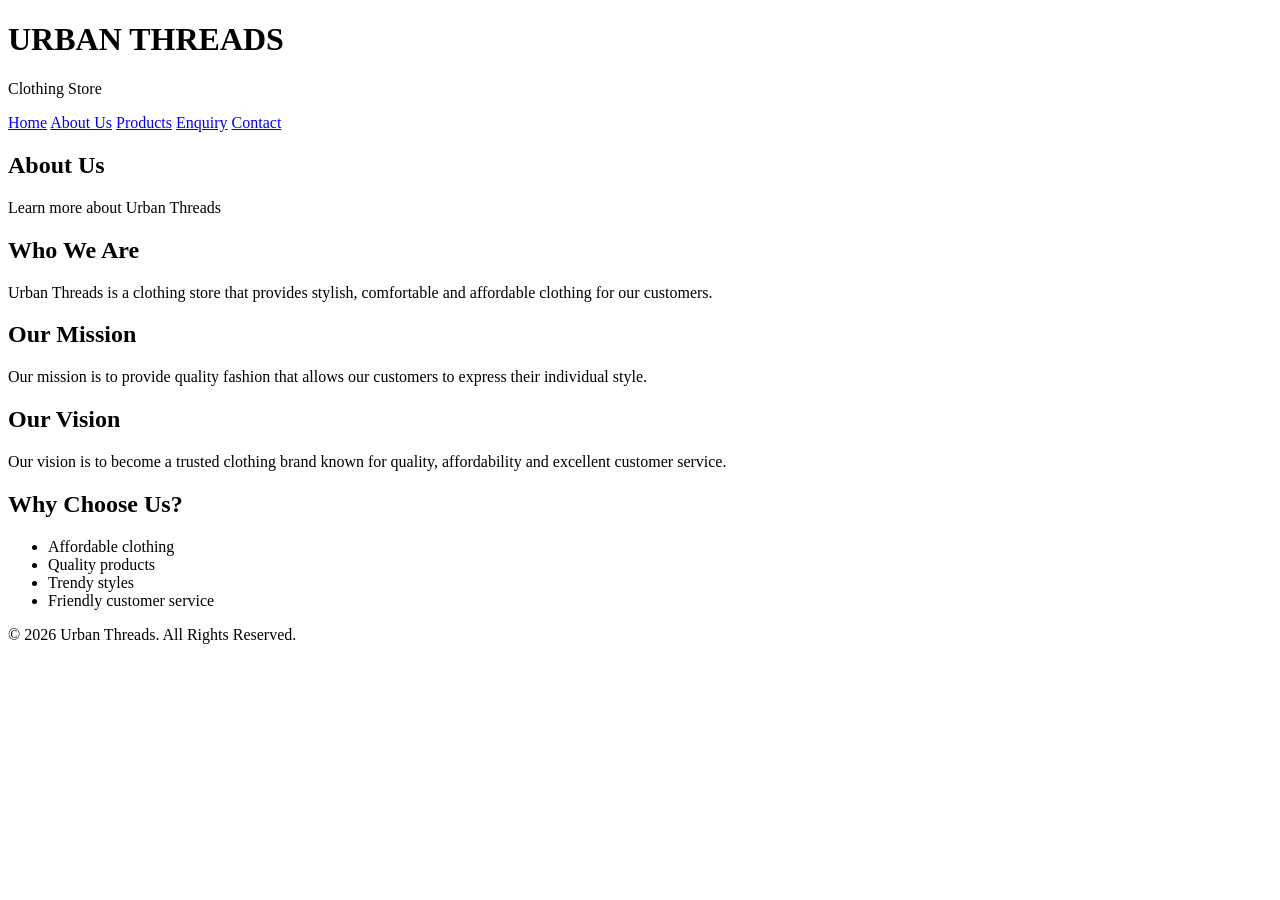
==== about.html @ f887c6ae "Added the about us page" ====
<!DOCTYPE html>
<html lang="en">
<head>
    <meta charset="UTF-8">
    <meta name="viewport" content="width=device-width, initial-scale=1.0">
    <title>Urban Threads - About Us</title>
    <link rel="stylesheet" href="style.css">
</head>

<body>

<header>
    <h1>URBAN THREADS</h1>
    <p>Clothing Store</p>

    <nav>
        <a href="index.html">Home</a>
        <a href="about.html">About Us</a>
        <a href="products.html">Products</a>
        <a href="enquiry.html">Enquiry</a>
        <a href="contact.html">Contact</a>
    </nav>
</header>

<section class="page-heading">
    <h2>About Us</h2>
    <p>Learn more about Urban Threads</p>
</section>

<section class="content">
    <h2>Who We Are</h2>

    <p>
        Urban Threads is a clothing store that provides stylish,
        comfortable and affordable clothing for our customers.
    </p>

    <h2>Our Mission</h2>

    <p>
        Our mission is to provide quality fashion that allows
        our customers to express their individual style.
    </p>

    <h2>Our Vision</h2>

    <p>
        Our vision is to become a trusted clothing brand known
        for quality, affordability and excellent customer service.
    </p>

    <h2>Why Choose Us?</h2>

    <ul>
        <li>Affordable clothing</li>
        <li>Quality products</li>
        <li>Trendy styles</li>
        <li>Friendly customer service</li>
    </ul>
</section>

<footer>
    <p>&copy; 2026 Urban Threads. All Rights Reserved.</p>
</footer>

</body>
</html>
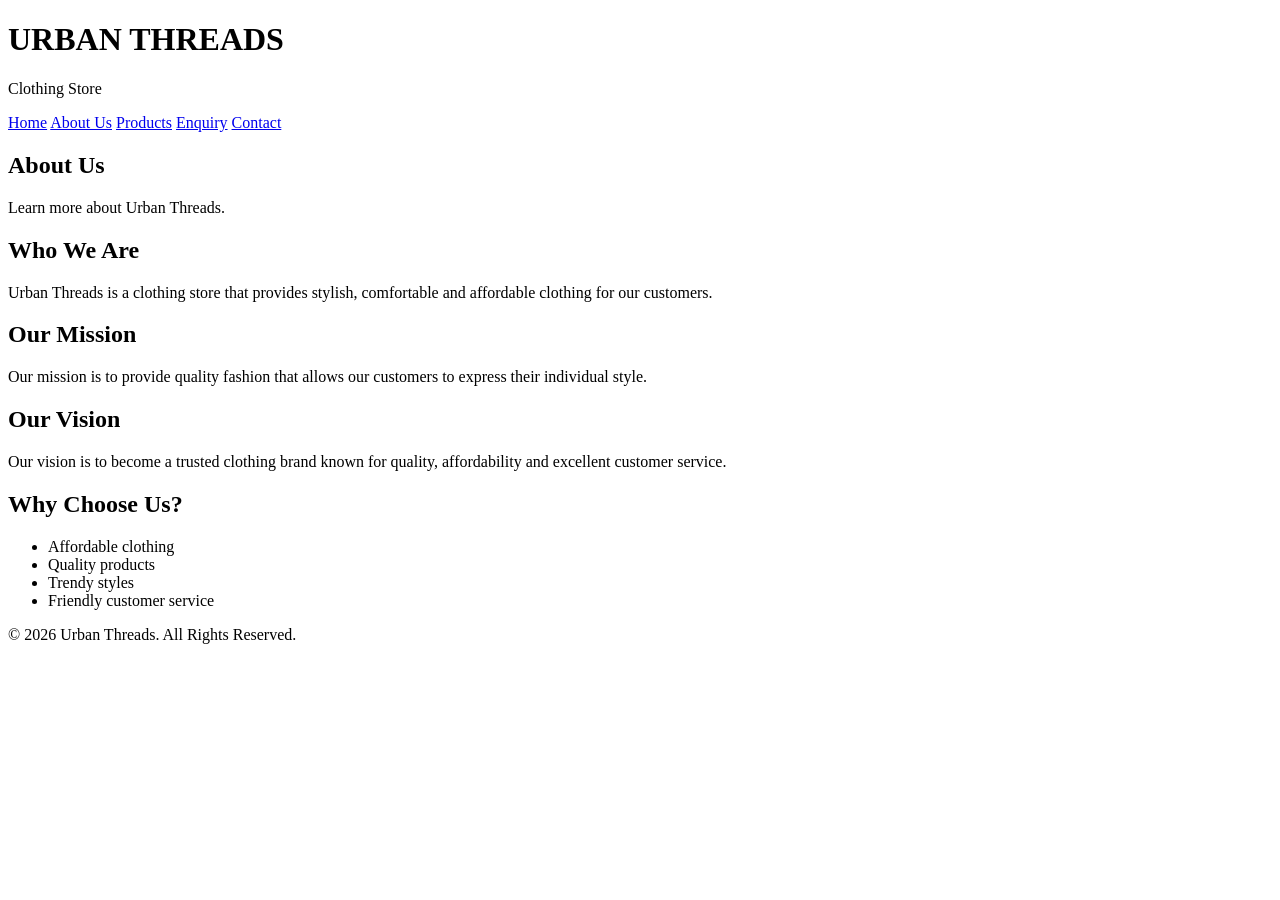
==== commit 3f219600: "Update about.html" ====
--- a/about.html
+++ b/about.html
@@ -1,67 +1,110 @@
 <!DOCTYPE html>
+
 <html lang="en">
+
 <head>
+
     <meta charset="UTF-8">
+
+    <!-- Responsive viewport -->
     <meta name="viewport" content="width=device-width, initial-scale=1.0">
+
     <title>Urban Threads - About Us</title>
-    <link rel="stylesheet" href="style.css">
+
+    <!-- External stylesheet -->
+    <link rel="styleSheet" href="./CSS/style.css"/>
+   
+
 </head>
 
 <body>
 
-<header>
-    <h1>URBAN THREADS</h1>
-    <p>Clothing Store</p>
+    <!-- Header -->
+    <header>
 
-    <nav>
-        <a href="index.html">Home</a>
-        <a href="about.html">About Us</a>
-        <a href="products.html">Products</a>
-        <a href="enquiry.html">Enquiry</a>
-        <a href="contact.html">Contact</a>
-    </nav>
-</header>
+        <h1>URBAN THREADS</h1>
 
-<section class="page-heading">
-    <h2>About Us</h2>
-    <p>Learn more about Urban Threads</p>
-</section>
+        <p>Clothing Store</p>
 
-<section class="content">
-    <h2>Who We Are</h2>
+        <!-- Navigation -->
+        <nav>
 
-    <p>
-        Urban Threads is a clothing store that provides stylish,
-        comfortable and affordable clothing for our customers.
-    </p>
+            <a href="index.html">Home</a>
 
-    <h2>Our Mission</h2>
+            <a href="about.html" class="active">About Us</a>
 
-    <p>
-        Our mission is to provide quality fashion that allows
-        our customers to express their individual style.
-    </p>
+            <a href="products.html">Products</a>
 
-    <h2>Our Vision</h2>
+            <a href="enquiry.html">Enquiry</a>
 
-    <p>
-        Our vision is to become a trusted clothing brand known
-        for quality, affordability and excellent customer service.
-    </p>
+            <a href="contact.html">Contact</a>
 
-    <h2>Why Choose Us?</h2>
+        </nav>
 
-    <ul>
-        <li>Affordable clothing</li>
-        <li>Quality products</li>
-        <li>Trendy styles</li>
-        <li>Friendly customer service</li>
-    </ul>
-</section>
+    </header>
 
-<footer>
-    <p>&copy; 2026 Urban Threads. All Rights Reserved.</p>
-</footer>
+
+    <!-- Page heading -->
+    <section class="page-heading">
+
+        <h2>About Us</h2>
+
+        <p>Learn more about Urban Threads.</p>
+
+    </section>
+
+
+    <!-- Main page content -->
+    <section class="content">
+
+        <h2>Who We Are</h2>
+
+        <p>
+            Urban Threads is a clothing store that provides stylish,
+            comfortable and affordable clothing for our customers.
+        </p>
+
+
+        <h2>Our Mission</h2>
+
+        <p>
+            Our mission is to provide quality fashion that allows
+            our customers to express their individual style.
+        </p>
+
+
+        <h2>Our Vision</h2>
+
+        <p>
+            Our vision is to become a trusted clothing brand known
+            for quality, affordability and excellent customer service.
+        </p>
+
+
+        <h2>Why Choose Us?</h2>
+
+        <ul>
+
+            <li>Affordable clothing</li>
+
+            <li>Quality products</li>
+
+            <li>Trendy styles</li>
+
+            <li>Friendly customer service</li>
+
+        </ul>
+
+    </section>
+
+
+    <!-- Footer -->
+    <footer>
+
+        <p>&copy; 2026 Urban Threads. All Rights Reserved.</p>
+
+    </footer>
 
 </body>
-</html>+
+</html>
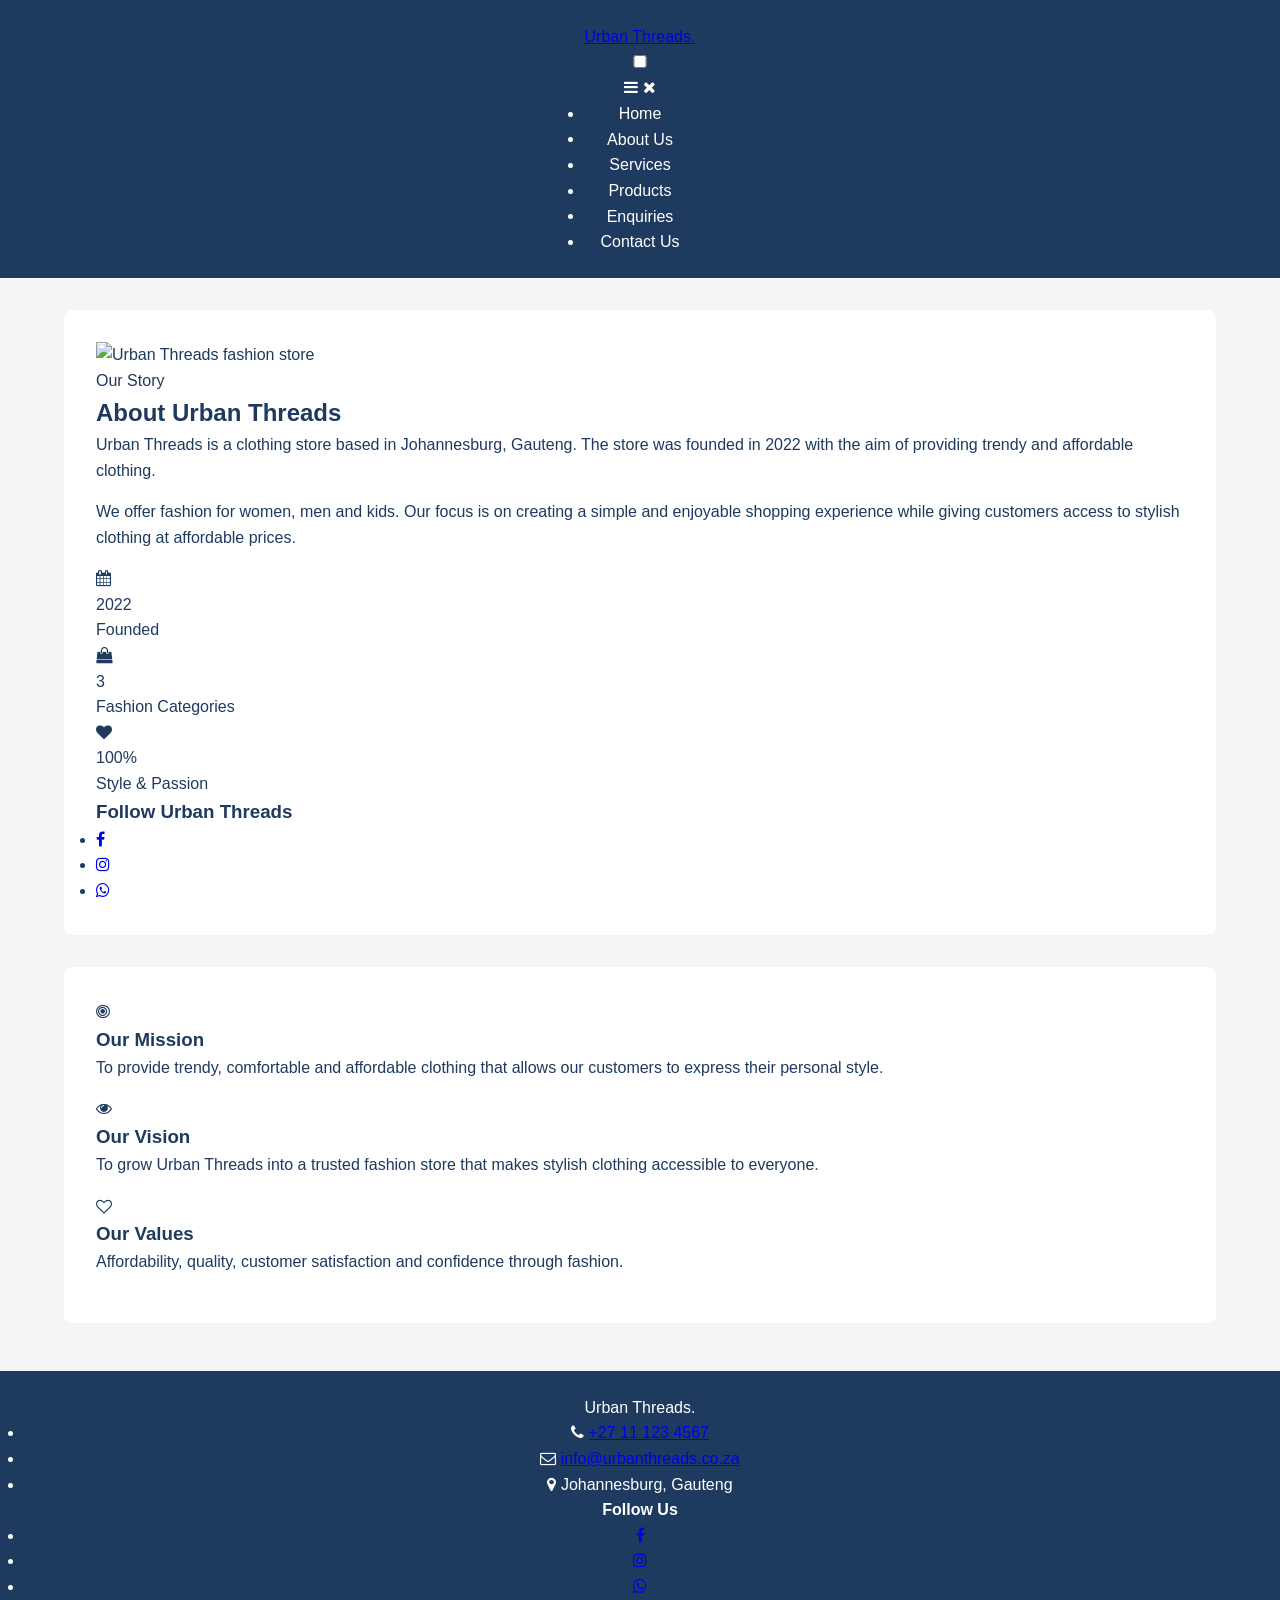
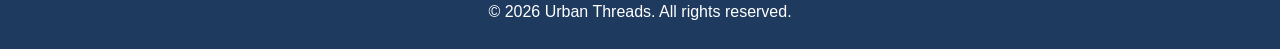
==== commit 82458b5a: "Update about.html" ====
--- a/about.html
+++ b/about.html
@@ -1,108 +1,375 @@
 <!DOCTYPE html>
-
 <html lang="en">
 
 <head>
 
+    <!-- PAGE INFORMATION -->
     <meta charset="UTF-8">
-
-    <!-- Responsive viewport -->
-    <meta name="viewport" content="width=device-width, initial-scale=1.0">
-
-    <title>Urban Threads - About Us</title>
-
-    <!-- External stylesheet -->
-    <link rel="styleSheet" href="./CSS/style.css"/>
-   
+    <meta name="viewport"
+        content="width=device-width, initial-scale=1.0">
+
+    <title>About Us | Urban Threads</title>
+
+    <!-- FONT AWESOME -->
+    <link rel="stylesheet"
+        href="https://cdnjs.cloudflare.com/ajax/libs/font-awesome/4.7.0/css/font-awesome.min.css">
+
+    <!-- EXTERNAL CSS -->
+    <link rel="stylesheet" href="css/style.css">
 
 </head>
 
 <body>
 
-    <!-- Header -->
-    <header>
-
-        <h1>URBAN THREADS</h1>
-
-        <p>Clothing Store</p>
-
-        <!-- Navigation -->
-        <nav>
-
-            <a href="index.html">Home</a>
-
-            <a href="about.html" class="active">About Us</a>
-
-            <a href="products.html">Products</a>
-
-            <a href="enquiry.html">Enquiry</a>
-
-            <a href="contact.html">Contact</a>
-
-        </nav>
+    <!-- ========================================
+         HEADER AND NAVIGATION
+    ======================================== -->
+    <header class="site-header">
+
+        <div class="container header-inner">
+
+            <a href="index.html"
+                class="logo">Urban Threads.</a>
+
+            <!-- MOBILE MENU -->
+            <input type="checkbox"
+                id="nav-toggle"
+                class="nav-toggle-input">
+
+            <label for="nav-toggle"
+                class="nav-toggle"
+                aria-label="Toggle menu">
+
+                <i class="fa fa-bars icon-open"
+                    aria-hidden="true"></i>
+
+                <i class="fa fa-times icon-close"
+                    aria-hidden="true"></i>
+
+            </label>
+
+            <!-- NAVIGATION -->
+            <nav class="main-nav"
+                aria-label="Main navigation">
+
+                <ul>
+                    <li><a href="index.html">Home</a></li>
+
+                    <li>
+                        <a href="about_us.html"
+                            aria-current="page">
+                            About Us
+                        </a>
+                    </li>
+
+                    <li><a href="services.html">Services</a></li>
+
+                    <li><a href="products.html">Products</a></li>
+
+                    <li><a href="enquiries.html">Enquiries</a></li>
+
+                    <li><a href="contact.html">Contact Us</a></li>
+                </ul>
+
+            </nav>
+
+        </div>
 
     </header>
 
 
-    <!-- Page heading -->
-    <section class="page-heading">
-
-        <h2>About Us</h2>
-
-        <p>Learn more about Urban Threads.</p>
-
-    </section>
-
-
-    <!-- Main page content -->
-    <section class="content">
-
-        <h2>Who We Are</h2>
-
-        <p>
-            Urban Threads is a clothing store that provides stylish,
-            comfortable and affordable clothing for our customers.
+    <!-- ========================================
+         MAIN CONTENT
+    ======================================== -->
+    <main>
+
+        <!-- ABOUT SECTION -->
+        <section class="section">
+
+            <div class="container split">
+
+                <!-- ABOUT IMAGE -->
+                <div class="split-image is-square">
+
+                    <img src="./images/Store.png"
+                        alt="Urban Threads fashion store">
+
+                </div>
+
+
+                <!-- ABOUT INFORMATION -->
+                <div class="split-text">
+
+                    <span class="eyebrow">
+                        Our Story
+                    </span>
+
+                    <h1>About Urban Threads</h1>
+
+                    <p>
+                        Urban Threads is a clothing store based in
+                        Johannesburg, Gauteng. The store was founded
+                        in 2022 with the aim of providing trendy and
+                        affordable clothing.
+                    </p>
+
+                    <p>
+                        We offer fashion for women, men and kids.
+                        Our focus is on creating a simple and
+                        enjoyable shopping experience while giving
+                        customers access to stylish clothing at
+                        affordable prices.
+                    </p>
+
+
+                    <!-- STORE STATISTICS -->
+                    <div class="stats">
+
+                        <!-- STATISTIC 1 -->
+                        <div class="stat-box">
+
+                            <i class="fa fa-calendar"
+                                aria-hidden="true"></i>
+
+                            <div class="stat-number">
+                                2022
+                            </div>
+
+                            <div class="stat-label">
+                                Founded
+                            </div>
+
+                        </div>
+
+
+                        <!-- STATISTIC 2 -->
+                        <div class="stat-box">
+
+                            <i class="fa fa-shopping-bag"
+                                aria-hidden="true"></i>
+
+                            <div class="stat-number">
+                                3
+                            </div>
+
+                            <div class="stat-label">
+                                Fashion Categories
+                            </div>
+
+                        </div>
+
+
+                        <!-- STATISTIC 3 -->
+                        <div class="stat-box">
+
+                            <i class="fa fa-heart"
+                                aria-hidden="true"></i>
+
+                            <div class="stat-number">
+                                100%
+                            </div>
+
+                            <div class="stat-label">
+                                Style & Passion
+                            </div>
+
+                        </div>
+
+                    </div>
+
+
+                    <!-- SOCIAL MEDIA -->
+                    <h3>Follow Urban Threads</h3>
+
+                    <ul class="social-list">
+
+                        <li>
+                            <a class="icon-btn"
+                                href="#"
+                                aria-label="Facebook">
+
+                                <i class="fa fa-facebook"
+                                    aria-hidden="true"></i>
+                            </a>
+                        </li>
+
+                        <li>
+                            <a class="icon-btn"
+                                href="#"
+                                aria-label="Instagram">
+
+                                <i class="fa fa-instagram"
+                                    aria-hidden="true"></i>
+                            </a>
+                        </li>
+
+                        <li>
+                            <a class="icon-btn"
+                                href="#"
+                                aria-label="WhatsApp">
+
+                                <i class="fa fa-whatsapp"
+                                    aria-hidden="true"></i>
+                            </a>
+                        </li>
+
+                    </ul>
+
+                </div>
+
+            </div>
+
+        </section>
+
+
+        <!-- ========================================
+             MISSION AND VISION
+        ======================================== -->
+        <section class="section section-alt">
+
+            <div class="container">
+
+                <div class="card-grid">
+
+                    <!-- MISSION -->
+                    <article class="card">
+
+                        <i class="fa fa-bullseye card-icon"
+                            aria-hidden="true"></i>
+
+                        <h3>Our Mission</h3>
+
+                        <p>
+                            To provide trendy, comfortable and
+                            affordable clothing that allows our
+                            customers to express their personal style.
+                        </p>
+
+                    </article>
+
+
+                    <!-- VISION -->
+                    <article class="card">
+
+                        <i class="fa fa-eye card-icon"
+                            aria-hidden="true"></i>
+
+                        <h3>Our Vision</h3>
+
+                        <p>
+                            To grow Urban Threads into a trusted
+                            fashion store that makes stylish clothing
+                            accessible to everyone.
+                        </p>
+
+                    </article>
+
+
+                    <!-- VALUES -->
+                    <article class="card">
+
+                        <i class="fa fa-heart-o card-icon"
+                            aria-hidden="true"></i>
+
+                        <h3>Our Values</h3>
+
+                        <p>
+                            Affordability, quality, customer
+                            satisfaction and confidence through
+                            fashion.
+                        </p>
+
+                    </article>
+
+                </div>
+
+            </div>
+
+        </section>
+
+    </main>
+
+
+    <!-- ========================================
+         FOOTER
+    ======================================== -->
+    <footer class="site-footer">
+
+        <div class="container footer-inner">
+
+            <div class="footer-col">
+
+                <p class="logo">Urban Threads.</p>
+
+                <ul class="icon-list">
+
+                    <li>
+                        <i class="fa fa-phone"
+                            aria-hidden="true"></i>
+                        <a href="tel:+27111234567">
+                            +27 11 123 4567
+                        </a>
+                    </li>
+
+                    <li>
+                        <i class="fa fa-envelope-o"
+                            aria-hidden="true"></i>
+                        <a href="mailto:info@urbanthreads.co.za">
+                            info@urbanthreads.co.za
+                        </a>
+                    </li>
+
+                    <li>
+                        <i class="fa fa-map-marker"
+                            aria-hidden="true"></i>
+                        <span>Johannesburg, Gauteng</span>
+                    </li>
+
+                </ul>
+
+            </div>
+
+
+            <div class="footer-col">
+
+                <h4>Follow Us</h4>
+
+                <ul class="social-list">
+
+                    <li>
+                        <a class="icon-btn"
+                            href="#"
+                            aria-label="Facebook">
+                            <i class="fa fa-facebook"></i>
+                        </a>
+                    </li>
+
+                    <li>
+                        <a class="icon-btn"
+                            href="#"
+                            aria-label="Instagram">
+                            <i class="fa fa-instagram"></i>
+                        </a>
+                    </li>
+
+                    <li>
+                        <a class="icon-btn"
+                            href="#"
+                            aria-label="WhatsApp">
+                            <i class="fa fa-whatsapp"></i>
+                        </a>
+                    </li>
+
+                </ul>
+
+            </div>
+
+        </div>
+
+        <p class="copyright">
+            &copy; 2026 Urban Threads. All rights reserved.
         </p>
 
-
-        <h2>Our Mission</h2>
-
-        <p>
-            Our mission is to provide quality fashion that allows
-            our customers to express their individual style.
-        </p>
-
-
-        <h2>Our Vision</h2>
-
-        <p>
-            Our vision is to become a trusted clothing brand known
-            for quality, affordability and excellent customer service.
-        </p>
-
-
-        <h2>Why Choose Us?</h2>
-
-        <ul>
-
-            <li>Affordable clothing</li>
-
-            <li>Quality products</li>
-
-            <li>Trendy styles</li>
-
-            <li>Friendly customer service</li>
-
-        </ul>
-
-    </section>
-
-
-    <!-- Footer -->
-    <footer>
-
-        <p>&copy; 2026 Urban Threads. All Rights Reserved.</p>
-
     </footer>
 
 </body>
--- a/css/style.css
+++ b/css/style.css
@@ -0,0 +1,497 @@
+/* ========================================
+   URBAN THREADS CLOTHING STORE
+   WEDE5020 - PART 2
+   External Stylesheet
+   ======================================== */
+
+
+/* CSS RESET
+   Removes default browser spacing so that
+   the website looks consistent in browsers.
+*/
+* {
+    margin: 0;
+    padding: 0;
+    box-sizing: border-box;
+}
+
+
+/* ========================================
+   BASE STYLES
+   ======================================== */
+
+body {
+    font-family: Arial, Helvetica, sans-serif;
+    font-size: 1rem;
+    line-height: 1.6;
+    background-color: #F5F5F5;
+    color: #1E3A5F;
+}
+
+
+/* Makes all images responsive */
+img {
+    max-width: 100%;
+    height: auto;
+    display: block;
+}
+
+
+/* ========================================
+   HEADER
+   ======================================== */
+
+header {
+    background-color: #1E3A5F;
+    color: #FFFFFF;
+    text-align: center;
+    padding: 1.5rem 5%;
+}
+
+header h1 {
+    font-size: 2rem;
+    letter-spacing: 0.15rem;
+}
+
+header p {
+    margin-bottom: 1rem;
+}
+
+
+/* ========================================
+   NAVIGATION
+   Flexbox is used to arrange navigation links.
+   ======================================== */
+
+nav {
+    display: flex;
+    justify-content: center;
+    align-items: center;
+    flex-wrap: wrap;
+    gap: 1rem;
+}
+
+nav a {
+    color: #FFFFFF;
+    text-decoration: none;
+    padding: 0.6rem 1rem;
+    border-radius: 0.3rem;
+    transition: 0.3s;
+}
+
+
+/* Hover effect */
+nav a:hover {
+    background-color: #87CEEB;
+    color: #1E3A5F;
+}
+
+
+/* Keyboard accessibility */
+nav a:focus {
+    outline: 0.15rem solid #FFFFFF;
+}
+
+
+/* Active click effect */
+nav a:active {
+    transform: scale(0.95);
+}
+
+
+/* Shows the page currently being viewed */
+nav a.active {
+    background-color: #87CEEB;
+    color: #1E3A5F;
+}
+
+
+/* ========================================
+   HERO SECTION
+   ======================================== */
+
+.hero {
+    background-color: #87CEEB;
+    min-height: 22rem;
+
+    display: flex;
+    flex-direction: column;
+
+    justify-content: center;
+    align-items: center;
+
+    text-align: center;
+
+    padding: 3rem 5%;
+}
+
+.hero h2 {
+    font-size: 2.5rem;
+    margin-bottom: 0.5rem;
+}
+
+.hero p {
+    font-size: 1.2rem;
+    margin-bottom: 1.5rem;
+}
+
+
+/* ========================================
+   BUTTONS
+   ======================================== */
+
+.button,
+button {
+    display: inline-block;
+    background-color: #1E3A5F;
+    color: #FFFFFF;
+
+    padding: 0.7rem 1.4rem;
+
+    border: none;
+    border-radius: 0.3rem;
+
+    text-decoration: none;
+    cursor: pointer;
+
+    font-size: 1rem;
+
+    transition: 0.3s;
+}
+
+.button:hover,
+button:hover {
+    background-color: #87CEEB;
+    color: #1E3A5F;
+    box-shadow: 0 0.25rem 0.6rem rgba(0, 0, 0, 0.2);
+}
+
+.button:focus,
+button:focus {
+    outline: 0.15rem solid #1E3A5F;
+}
+
+.button:active,
+button:active {
+    transform: scale(0.96);
+}
+
+
+/* ========================================
+   GENERAL SECTIONS
+   ======================================== */
+
+section {
+    width: 90%;
+    max-width: 75rem;
+
+    margin: 2rem auto;
+    padding: 2rem;
+
+    background-color: #FFFFFF;
+
+    border-radius: 0.5rem;
+}
+
+section h2 {
+    margin-bottom: 1rem;
+}
+
+section p {
+    margin-bottom: 1rem;
+}
+
+
+/* ========================================
+   PAGE HEADING
+   ======================================== */
+
+.page-heading {
+    background-color: #87CEEB;
+    text-align: center;
+}
+
+
+/* ========================================
+   HOME PAGE CATEGORIES
+   CSS Grid is used for the layout.
+   ======================================== */
+
+.categories {
+    display: grid;
+
+    grid-template-columns: repeat(3, 1fr);
+
+    gap: 1.5rem;
+}
+
+.categories div {
+    background-color: #F5F5F5;
+
+    padding: 2rem;
+
+    text-align: center;
+
+    border: 0.1rem solid #87CEEB;
+    border-radius: 0.5rem;
+
+    transition: 0.3s;
+}
+
+.categories div:hover {
+    transform: translateY(-0.3rem);
+
+    box-shadow: 0 0.3rem 0.7rem rgba(0, 0, 0, 0.15);
+}
+
+
+/* ========================================
+   ABOUT PAGE
+   ======================================== */
+
+.content ul {
+    margin-left: 2rem;
+}
+
+.content li {
+    margin-bottom: 0.5rem;
+}
+
+
+/* ========================================
+   PRODUCTS PAGE
+   ======================================== */
+
+.products {
+    display: grid;
+
+    grid-template-columns: repeat(3, 1fr);
+
+    gap: 2rem;
+}
+
+.product {
+    background-color: #FFFFFF;
+
+    border: 0.1rem solid #DDDDDD;
+
+    border-radius: 0.5rem;
+
+    padding: 1.5rem;
+
+    text-align: center;
+
+    box-shadow: 0 0.2rem 0.5rem rgba(0, 0, 0, 0.1);
+
+    transition: 0.3s;
+}
+
+.product:hover {
+    transform: translateY(-0.4rem);
+
+    box-shadow: 0 0.4rem 0.8rem rgba(0, 0, 0, 0.2);
+}
+
+.product-image {
+    width: 100%;
+
+    height: 15rem;
+
+    margin-bottom: 1rem;
+
+    overflow: hidden;
+
+    border-radius: 0.4rem;
+}
+
+.product-image img {
+    width: 100%;
+    height: 100%;
+
+    object-fit: cover;
+}
+
+.product h3 {
+    margin-bottom: 0.5rem;
+}
+
+.product p {
+    font-weight: bold;
+    margin-bottom: 1rem;
+}
+
+
+/* ========================================
+   FORMS
+   ======================================== */
+
+form {
+    display: flex;
+    flex-direction: column;
+
+    gap: 0.7rem;
+}
+
+label {
+    font-weight: bold;
+}
+
+input,
+textarea,
+select {
+    width: 100%;
+
+    padding: 0.75rem;
+
+    font-size: 1rem;
+
+    border: 0.1rem solid #CCCCCC;
+
+    border-radius: 0.3rem;
+}
+
+textarea {
+    min-height: 8rem;
+    resize: vertical;
+}
+
+input:focus,
+textarea:focus,
+select:focus {
+    outline: 0.15rem solid #87CEEB;
+    border-color: #1E3A5F;
+}
+
+
+/* ========================================
+   CONTACT PAGE
+   ======================================== */
+
+.contact {
+    display: grid;
+
+    grid-template-columns: repeat(2, 1fr);
+
+    gap: 3rem;
+}
+
+
+/* ========================================
+   ENQUIRY PAGE
+   ======================================== */
+
+.enquiry {
+    max-width: 50rem;
+}
+
+
+/* ========================================
+   FOOTER
+   ======================================== */
+
+footer {
+    background-color: #1E3A5F;
+
+    color: #FFFFFF;
+
+    text-align: center;
+
+    padding: 1.5rem;
+
+    margin-top: 3rem;
+}
+
+
+/* ========================================
+   TABLET RESPONSIVE DESIGN
+   Breakpoint: 768px
+   ======================================== */
+
+@media screen and (max-width: 768px) {
+
+    header h1 {
+        font-size: 1.7rem;
+    }
+
+    nav {
+        gap: 0.5rem;
+    }
+
+    .hero h2 {
+        font-size: 2rem;
+    }
+
+    .categories {
+        grid-template-columns: repeat(2, 1fr);
+    }
+
+    .products {
+        grid-template-columns: repeat(2, 1fr);
+    }
+
+    .contact {
+        grid-template-columns: 1fr;
+    }
+}
+
+
+/* ========================================
+   MOBILE RESPONSIVE DESIGN
+   Breakpoint: 480px
+   ======================================== */
+
+@media screen and (max-width: 480px) {
+
+    body {
+        font-size: 0.95rem;
+    }
+
+    header {
+        padding: 1rem;
+    }
+
+    header h1 {
+        font-size: 1.5rem;
+    }
+
+    nav {
+        flex-direction: column;
+    }
+
+    nav a {
+        width: 100%;
+        text-align: center;
+    }
+
+    section {
+        width: 95%;
+
+        padding: 1.2rem;
+
+        margin: 1rem auto;
+    }
+
+    .hero {
+        min-height: 18rem;
+    }
+
+    .hero h2 {
+        font-size: 1.8rem;
+    }
+
+    .categories {
+        grid-template-columns: 1fr;
+    }
+
+    .products {
+        grid-template-columns: 1fr;
+    }
+
+    .contact {
+        grid-template-columns: 1fr;
+    }
+
+    .product-image {
+        height: 18rem;
+    }
+}
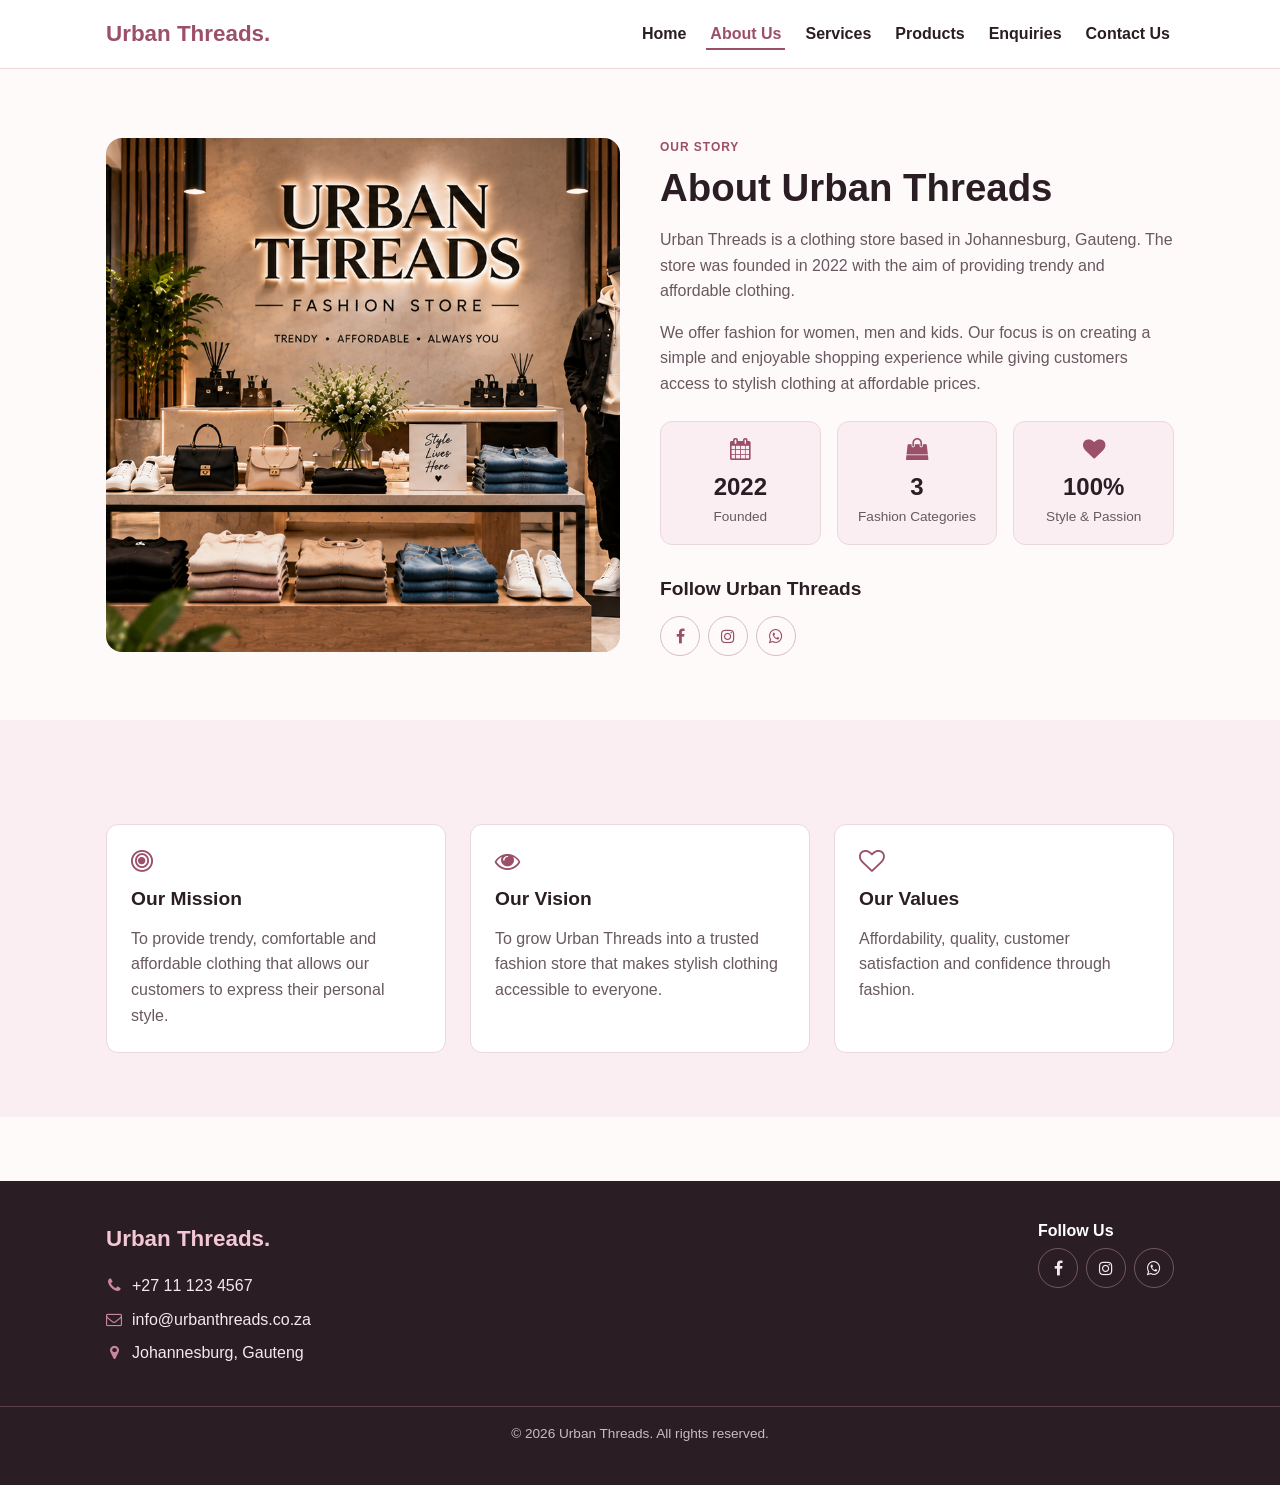
==== commit de245dc8: "Update about us page" ====
--- a/about.html
+++ b/about.html
@@ -5,14 +5,12 @@
 
     <!-- PAGE INFORMATION -->
     <meta charset="UTF-8">
-    <meta name="viewport"
-        content="width=device-width, initial-scale=1.0">
+    <meta name="viewport" content="width=device-width, initial-scale=1.0">
 
     <title>About Us | Urban Threads</title>
 
     <!-- FONT AWESOME -->
-    <link rel="stylesheet"
-        href="https://cdnjs.cloudflare.com/ajax/libs/font-awesome/4.7.0/css/font-awesome.min.css">
+    <link rel="stylesheet" href="https://cdnjs.cloudflare.com/ajax/libs/font-awesome/4.7.0/css/font-awesome.min.css">
 
     <!-- EXTERNAL CSS -->
     <link rel="stylesheet" href="css/style.css">
@@ -28,36 +26,27 @@
 
         <div class="container header-inner">
 
-            <a href="index.html"
-                class="logo">Urban Threads.</a>
+            <a href="index.html" class="logo">Urban Threads.</a>
 
             <!-- MOBILE MENU -->
-            <input type="checkbox"
-                id="nav-toggle"
-                class="nav-toggle-input">
-
-            <label for="nav-toggle"
-                class="nav-toggle"
-                aria-label="Toggle menu">
-
-                <i class="fa fa-bars icon-open"
-                    aria-hidden="true"></i>
-
-                <i class="fa fa-times icon-close"
-                    aria-hidden="true"></i>
+            <input type="checkbox" id="nav-toggle" class="nav-toggle-input">
+
+            <label for="nav-toggle" class="nav-toggle" aria-label="Toggle menu">
+
+                <i class="fa fa-bars icon-open" aria-hidden="true"></i>
+
+                <i class="fa fa-times icon-close" aria-hidden="true"></i>
 
             </label>
 
             <!-- NAVIGATION -->
-            <nav class="main-nav"
-                aria-label="Main navigation">
+            <nav class="main-nav" aria-label="Main navigation">
 
                 <ul>
                     <li><a href="index.html">Home</a></li>
 
                     <li>
-                        <a href="about_us.html"
-                            aria-current="page">
+                        <a href="about_us.html" aria-current="page">
                             About Us
                         </a>
                     </li>
@@ -91,7 +80,9 @@
                 <!-- ABOUT IMAGE -->
                 <div class="split-image is-square">
 
-                    <img src="./images/Store.png"
+                    <img src="./images/Store.png" 
+                        srcset="./images/Store.png 800w"
+                        sizes="(max-width: 700px) 100vw, 50vw" 
                         alt="Urban Threads fashion store">
 
                 </div>
@@ -128,8 +119,7 @@
                         <!-- STATISTIC 1 -->
                         <div class="stat-box">
 
-                            <i class="fa fa-calendar"
-                                aria-hidden="true"></i>
+                            <i class="fa fa-calendar" aria-hidden="true"></i>
 
                             <div class="stat-number">
                                 2022
@@ -145,8 +135,7 @@
                         <!-- STATISTIC 2 -->
                         <div class="stat-box">
 
-                            <i class="fa fa-shopping-bag"
-                                aria-hidden="true"></i>
+                            <i class="fa fa-shopping-bag" aria-hidden="true"></i>
 
                             <div class="stat-number">
                                 3
@@ -162,8 +151,7 @@
                         <!-- STATISTIC 3 -->
                         <div class="stat-box">
 
-                            <i class="fa fa-heart"
-                                aria-hidden="true"></i>
+                            <i class="fa fa-heart" aria-hidden="true"></i>
 
                             <div class="stat-number">
                                 100%
@@ -184,32 +172,23 @@
                     <ul class="social-list">
 
                         <li>
-                            <a class="icon-btn"
-                                href="#"
-                                aria-label="Facebook">
-
-                                <i class="fa fa-facebook"
-                                    aria-hidden="true"></i>
+                            <a class="icon-btn" href="#" aria-label="Facebook">
+
+                                <i class="fa fa-facebook" aria-hidden="true"></i>
                             </a>
                         </li>
 
                         <li>
-                            <a class="icon-btn"
-                                href="#"
-                                aria-label="Instagram">
-
-                                <i class="fa fa-instagram"
-                                    aria-hidden="true"></i>
+                            <a class="icon-btn" href="#" aria-label="Instagram">
+
+                                <i class="fa fa-instagram" aria-hidden="true"></i>
                             </a>
                         </li>
 
                         <li>
-                            <a class="icon-btn"
-                                href="#"
-                                aria-label="WhatsApp">
-
-                                <i class="fa fa-whatsapp"
-                                    aria-hidden="true"></i>
+                            <a class="icon-btn" href="#" aria-label="WhatsApp">
+
+                                <i class="fa fa-whatsapp" aria-hidden="true"></i>
                             </a>
                         </li>
 
@@ -234,8 +213,7 @@
                     <!-- MISSION -->
                     <article class="card">
 
-                        <i class="fa fa-bullseye card-icon"
-                            aria-hidden="true"></i>
+                        <i class="fa fa-bullseye card-icon" aria-hidden="true"></i>
 
                         <h3>Our Mission</h3>
 
@@ -251,8 +229,7 @@
                     <!-- VISION -->
                     <article class="card">
 
-                        <i class="fa fa-eye card-icon"
-                            aria-hidden="true"></i>
+                        <i class="fa fa-eye card-icon" aria-hidden="true"></i>
 
                         <h3>Our Vision</h3>
 
@@ -268,8 +245,7 @@
                     <!-- VALUES -->
                     <article class="card">
 
-                        <i class="fa fa-heart-o card-icon"
-                            aria-hidden="true"></i>
+                        <i class="fa fa-heart-o card-icon" aria-hidden="true"></i>
 
                         <h3>Our Values</h3>
 
@@ -304,24 +280,21 @@
                 <ul class="icon-list">
 
                     <li>
-                        <i class="fa fa-phone"
-                            aria-hidden="true"></i>
+                        <i class="fa fa-phone" aria-hidden="true"></i>
                         <a href="tel:+27111234567">
                             +27 11 123 4567
                         </a>
                     </li>
 
                     <li>
-                        <i class="fa fa-envelope-o"
-                            aria-hidden="true"></i>
+                        <i class="fa fa-envelope-o" aria-hidden="true"></i>
                         <a href="mailto:info@urbanthreads.co.za">
                             info@urbanthreads.co.za
                         </a>
                     </li>
 
                     <li>
-                        <i class="fa fa-map-marker"
-                            aria-hidden="true"></i>
+                        <i class="fa fa-map-marker" aria-hidden="true"></i>
                         <span>Johannesburg, Gauteng</span>
                     </li>
 
@@ -337,25 +310,19 @@
                 <ul class="social-list">
 
                     <li>
-                        <a class="icon-btn"
-                            href="#"
-                            aria-label="Facebook">
+                        <a class="icon-btn" href="#" aria-label="Facebook">
                             <i class="fa fa-facebook"></i>
                         </a>
                     </li>
 
                     <li>
-                        <a class="icon-btn"
-                            href="#"
-                            aria-label="Instagram">
+                        <a class="icon-btn" href="#" aria-label="Instagram">
                             <i class="fa fa-instagram"></i>
                         </a>
                     </li>
 
                     <li>
-                        <a class="icon-btn"
-                            href="#"
-                            aria-label="WhatsApp">
+                        <a class="icon-btn" href="#" aria-label="WhatsApp">
                             <i class="fa fa-whatsapp"></i>
                         </a>
                     </li>
--- a/css/style.css
+++ b/css/style.css
@@ -1,497 +1,1108 @@
 /* ========================================
-   URBAN THREADS CLOTHING STORE
-   WEDE5020 - PART 2
-   External Stylesheet
-   ======================================== */
-
-
-/* CSS RESET
-   Removes default browser spacing so that
-   the website looks consistent in browsers.
-*/
+   STEP 1 - CSS RESET
+======================================== */
+
+/* Remove browser default spacing */
 * {
+    box-sizing: border-box;
     margin: 0;
     padding: 0;
-    box-sizing: border-box;
-}
-
-
-/* ========================================
-   BASE STYLES
-   ======================================== */
-
+}
+
+
+/* Smooth scrolling */
+html {
+    scroll-behavior: smooth;
+}
+
+
+/* Main page styling */
 body {
-    font-family: Arial, Helvetica, sans-serif;
-    font-size: 1rem;
+    font-family: 'Segoe UI', Arial, Helvetica, sans-serif;
+    color: #2b1d24;
+    background-color: #fffafa;
     line-height: 1.6;
-    background-color: #F5F5F5;
-    color: #1E3A5F;
-}
-
-
-/* Makes all images responsive */
+}
+
+
+/* Make images responsive */
 img {
     max-width: 100%;
-    height: auto;
     display: block;
 }
 
 
-/* ========================================
-   HEADER
-   ======================================== */
-
-header {
-    background-color: #1E3A5F;
-    color: #FFFFFF;
+/* Default link styling */
+a {
+    color: #9b4f68;
+    text-decoration: none;
+}
+
+
+/* Link hover effect */
+a:hover,
+a:focus {
+    color: #71374b;
+    text-decoration: underline;
+}
+
+
+/* Keyboard accessibility */
+a:focus-visible,
+button:focus-visible,
+input:focus-visible,
+textarea:focus-visible,
+select:focus-visible,
+label:focus-visible {
+    outline: 3px solid #d89aaf;
+    outline-offset: 2px;
+}
+
+
+/* ========================================
+   STEP 2 - TYPOGRAPHY
+======================================== */
+
+h1,
+h2,
+h3,
+h4 {
+    font-weight: 700;
+    line-height: 1.2;
+    margin-bottom: 16px;
+    color: #2b1d24;
+}
+
+
+h1 {
+    font-size: 2.4rem;
+}
+
+
+h2 {
+    font-size: 1.8rem;
+}
+
+
+h3 {
+    font-size: 1.2rem;
+}
+
+
+p {
+    margin-bottom: 16px;
+    color: #685860;
+}
+
+
+/* Small heading above larger headings */
+.eyebrow {
+    display: inline-block;
+    font-size: 0.75rem;
+    font-weight: 700;
+    letter-spacing: 0.08em;
+    text-transform: uppercase;
+    color: #9b4f68;
+    margin-bottom: 8px;
+}
+
+
+/* ========================================
+   STEP 3 - CONTAINER AND SECTIONS
+======================================== */
+
+/* Keeps website content centred */
+.container {
+    max-width: 1100px;
+    margin-left: auto;
+    margin-right: auto;
+    padding-left: 16px;
+    padding-right: 16px;
+}
+
+
+/* Standard section spacing */
+.section {
+    padding-top: 64px;
+    padding-bottom: 64px;
+}
+
+
+/* Alternative section background */
+.section-alt {
+    background-color: #fbeef2;
+}
+
+
+/* Page heading area */
+.page-header {
     text-align: center;
-    padding: 1.5rem 5%;
-}
-
-header h1 {
-    font-size: 2rem;
-    letter-spacing: 0.15rem;
-}
-
-header p {
-    margin-bottom: 1rem;
-}
-
-
-/* ========================================
-   NAVIGATION
-   Flexbox is used to arrange navigation links.
-   ======================================== */
-
-nav {
+    padding-top: 64px;
+    padding-bottom: 24px;
+}
+
+
+/* Keep heading paragraph readable */
+.page-header p {
+    max-width: 60ch;
+    margin-left: auto;
+    margin-right: auto;
+}
+
+
+/* Centre headings used inside sections */
+.section-heading {
+    text-align: center;
+    max-width: 650px;
+    margin-left: auto;
+    margin-right: auto;
+}
+
+
+/* ========================================
+   STEP 4 - BUTTONS
+======================================== */
+
+/* Main button style */
+.btn {
+    display: inline-flex;
+    align-items: center;
+    padding: 12px 24px;
+    border-radius: 8px;
+    font-weight: 700;
+    border: 2px solid transparent;
+    cursor: pointer;
+
+    transition:
+        background-color 0.2s ease,
+        color 0.2s ease,
+        border-color 0.2s ease;
+}
+
+
+/* Space between icon and text */
+.btn i {
+    margin-right: 6px;
+}
+
+
+/* Primary pink button */
+.btn-primary {
+    background-color: #9b4f68;
+    color: #ffffff;
+}
+
+
+.btn-primary:hover {
+    background-color: #71374b;
+    color: #ffffff;
+    text-decoration: none;
+}
+
+
+/* Secondary outlined button */
+.btn-secondary {
+    background-color: transparent;
+    border-color: #9b4f68;
+    color: #9b4f68;
+}
+
+
+.btn-secondary:hover {
+    background-color: #9b4f68;
+    color: #ffffff;
+    text-decoration: none;
+}
+
+
+/* Light button used on hero image */
+.btn-secondary-light {
+    background-color: transparent;
+    border-color: #ffffff;
+    color: #ffffff;
+}
+
+
+.btn-secondary-light:hover {
+    background-color: #ffffff;
+    color: #2b1d24;
+    text-decoration: none;
+}
+
+
+/* Form submit button */
+.btn-success {
+    background-color: #9b4f68;
+    color: #ffffff;
+}
+
+
+.btn-success:hover {
+    background-color: #71374b;
+    color: #ffffff;
+}
+
+
+/* Full-width button */
+.btn-block {
     display: flex;
     justify-content: center;
+    width: 100%;
+}
+
+
+/* ========================================
+   STEP 5 - HEADER AND NAVIGATION
+======================================== */
+
+/* Main website header */
+.site-header {
+    border-bottom: 1px solid #ead8de;
+    position: sticky;
+    top: 0;
+    background-color: #ffffff;
+    z-index: 100;
+}
+
+
+/* Header Flexbox layout */
+.header-inner {
+    display: flex;
     align-items: center;
+    justify-content: space-between;
+    padding-top: 16px;
+    padding-bottom: 16px;
+}
+
+
+/* Urban Threads logo */
+.logo {
+    font-weight: 700;
+    font-size: 1.4rem;
+    color: #9b4f68;
+}
+
+
+/* Navigation list */
+.main-nav ul {
+    list-style: none;
+    display: flex;
+    gap: 16px;
+}
+
+
+/* Navigation links */
+.main-nav a {
+    color: #2b1d24;
+    font-weight: 600;
+    padding: 6px 4px;
+    border-bottom: 2px solid transparent;
+}
+
+
+/* Current and hovered navigation link */
+.main-nav a:hover,
+.main-nav a[aria-current="page"] {
+    color: #9b4f68;
+    border-bottom-color: #9b4f68;
+    text-decoration: none;
+}
+
+
+/* ========================================
+   MOBILE MENU
+======================================== */
+
+/* Hide checkbox */
+.nav-toggle-input {
+    position: absolute;
+    opacity: 0;
+    pointer-events: none;
+}
+
+
+/* Mobile menu button */
+.nav-toggle {
+    display: none;
+    align-items: center;
+    justify-content: center;
+    width: 40px;
+    height: 40px;
+    border: 1px solid #ead8de;
+    border-radius: 8px;
+    color: #2b1d24;
+    font-size: 1.2rem;
+    cursor: pointer;
+}
+
+
+/* Hide close icon by default */
+.nav-toggle .icon-close {
+    display: none;
+}
+
+
+/* Hide hamburger when menu opens */
+.nav-toggle-input:checked ~ .nav-toggle .icon-open {
+    display: none;
+}
+
+
+/* Show close icon */
+.nav-toggle-input:checked ~ .nav-toggle .icon-close {
+    display: inline-block;
+}
+
+
+/* ========================================
+   STEP 6 - FOOTER
+======================================== */
+
+.site-footer {
+    background-color: #2b1d24;
+    color: #f5e9ed;
+    padding-top: 40px;
+    padding-bottom: 24px;
+    margin-top: 64px;
+}
+
+
+/* Footer columns */
+.footer-inner {
+    display: flex;
     flex-wrap: wrap;
-    gap: 1rem;
-}
-
-nav a {
-    color: #FFFFFF;
+    gap: 40px;
+    justify-content: space-between;
+    margin-bottom: 24px;
+}
+
+
+/* Footer logo */
+.site-footer .logo {
+    color: #f4c7d5;
+}
+
+
+/* Footer links */
+.site-footer a {
+    color: #f5e9ed;
+}
+
+
+.site-footer a:hover {
+    color: #f4b6ca;
+}
+
+
+/* Footer heading */
+.footer-col h4 {
+    color: #ffffff;
+    font-size: 1rem;
+    margin-bottom: 8px;
+}
+
+
+/* Copyright text */
+.copyright {
+    border-top: 1px solid #5a414b;
+    padding-top: 16px;
+    text-align: center;
+    font-size: 0.85rem;
+    color: #cdbbc2;
+}
+
+
+/* ========================================
+   ICON LIST
+======================================== */
+
+.icon-list {
+    list-style: none;
+    margin-bottom: 16px;
+}
+
+
+.icon-list li {
+    display: flex;
+    align-items: flex-start;
+    gap: 10px;
+    margin-bottom: 8px;
+}
+
+
+.icon-list i {
+    color: #c9879e;
+    width: 16px;
+    text-align: center;
+    margin-top: 4px;
+    flex: none;
+}
+
+
+/* ========================================
+   SOCIAL MEDIA ICONS
+======================================== */
+
+.social-list {
+    list-style: none;
+    display: flex;
+    flex-wrap: wrap;
+    gap: 8px;
+}
+
+
+.icon-btn {
+    display: inline-flex;
+    align-items: center;
+    justify-content: center;
+    width: 40px;
+    height: 40px;
+    border-radius: 50%;
+    border: 1px solid #d9bdc7;
+    color: #9b4f68;
+    font-size: 1rem;
+}
+
+
+.icon-btn:hover,
+.icon-btn:focus {
+    color: #ffffff;
+    background-color: #9b4f68;
+    border-color: #9b4f68;
     text-decoration: none;
-    padding: 0.6rem 1rem;
-    border-radius: 0.3rem;
-    transition: 0.3s;
-}
-
-
-/* Hover effect */
-nav a:hover {
-    background-color: #87CEEB;
-    color: #1E3A5F;
-}
-
-
-/* Keyboard accessibility */
-nav a:focus {
-    outline: 0.15rem solid #FFFFFF;
-}
-
-
-/* Active click effect */
-nav a:active {
-    transform: scale(0.95);
-}
-
-
-/* Shows the page currently being viewed */
-nav a.active {
-    background-color: #87CEEB;
-    color: #1E3A5F;
-}
-
-
-/* ========================================
-   HERO SECTION
-   ======================================== */
-
-.hero {
-    background-color: #87CEEB;
-    min-height: 22rem;
+}
+
+
+/* Footer social icons */
+.site-footer .icon-btn {
+    border-color: #765764;
+    color: #f5e9ed;
+}
+
+
+.site-footer .icon-btn:hover {
+    color: #2b1d24;
+    background-color: #f4b6ca;
+    border-color: #f4b6ca;
+}
+
+
+/* ========================================
+   STEP 7 - HERO BANNER
+======================================== */
+
+.hero-banner {
+    position: relative;
+    overflow: hidden;
+    border-radius: 16px;
+    margin-top: 40px;
+}
+
+
+/* Hero image */
+.hero-photo {
+    width: 100%;
+    aspect-ratio: 5 / 2;
+    object-fit: cover;
+}
+
+
+/* Dark gradient over hero image */
+.hero-overlay {
+    position: absolute;
+    inset: 0;
+
+    display: flex;
+    align-items: center;
+
+    background: linear-gradient(
+        100deg,
+        rgba(43, 29, 36, 0.92) 0%,
+        rgba(77, 42, 55, 0.70) 45%,
+        rgba(43, 29, 36, 0.15) 100%
+    );
+}
+
+
+/* Hero text */
+.hero-content {
+    color: #ffffff;
+    padding: 40px;
+    max-width: 550px;
+}
+
+
+.hero-content h1 {
+    color: #ffffff;
+}
+
+
+/* Hero small heading */
+.hero-content .eyebrow {
+    color: #f4b6ca;
+}
+
+
+/* Hero paragraph */
+.hero-content p {
+    color: rgba(255, 255, 255, 0.88);
+}
+
+
+/* Hero button layout */
+.hero-buttons {
+    display: flex;
+    flex-wrap: wrap;
+    gap: 16px;
+    margin-top: 16px;
+}
+
+
+/* ========================================
+   STEP 8 - SPLIT / SUMMARY SECTION
+======================================== */
+
+.split {
+    display: flex;
+    flex-wrap: wrap;
+    align-items: center;
+    gap: 40px;
+}
+
+
+.split-image,
+.split-text {
+    flex: 1 1 340px;
+}
+
+
+/* Summary image */
+.split-image img {
+    border-radius: 16px;
+    width: 100%;
+    aspect-ratio: 4 / 3;
+    object-fit: cover;
+}
+
+
+/* Square image used on About page */
+.split-image.is-square img {
+    aspect-ratio: 1 / 1;
+}
+
+
+/* ========================================
+   ABOUT US STATISTICS
+======================================== */
+
+.stats {
+    display: flex;
+    flex-wrap: wrap;
+    gap: 16px;
+    margin-top: 24px;
+    margin-bottom: 32px;
+}
+
+
+/* Individual statistic */
+.stat-box {
+    flex: 1 1 120px;
+    border: 1px solid #ead8de;
+    border-radius: 12px;
+    padding: 16px;
+    text-align: center;
+    background-color: #fbeef2;
+}
+
+
+/* Statistic icon */
+.stat-box i {
+    color: #9b4f68;
+    font-size: 1.4rem;
+    margin-bottom: 8px;
+}
+
+
+/* Large statistic number */
+.stat-number {
+    font-size: 1.5rem;
+    font-weight: 700;
+    color: #2b1d24;
+}
+
+
+/* Statistic description */
+.stat-label {
+    font-size: 0.85rem;
+    color: #685860;
+}
+
+
+/* ========================================
+   STEP 9 - CARD GRIDS
+======================================== */
+
+/* Automatic homepage grid */
+.card-grid {
+    display: grid;
+    grid-template-columns:
+        repeat(auto-fit, minmax(230px, 1fr));
+    gap: 24px;
+    margin-top: 40px;
+}
+
+
+/* Services and products grid */
+.grid-4 {
+    display: grid;
+    grid-template-columns: 1fr;
+    gap: 24px;
+    margin-top: 40px;
+    margin-bottom: 64px;
+}
+
+
+/* Individual card */
+.card {
+    background-color: #ffffff;
+    border: 1px solid #ead8de;
+    border-radius: 12px;
+    padding: 24px;
+    min-height: 190px;
 
     display: flex;
     flex-direction: column;
 
-    justify-content: center;
-    align-items: center;
-
-    text-align: center;
-
-    padding: 3rem 5%;
-}
-
-.hero h2 {
-    font-size: 2.5rem;
-    margin-bottom: 0.5rem;
-}
-
-.hero p {
-    font-size: 1.2rem;
-    margin-bottom: 1.5rem;
-}
-
-
-/* ========================================
-   BUTTONS
-   ======================================== */
-
-.button,
-button {
-    display: inline-block;
-    background-color: #1E3A5F;
-    color: #FFFFFF;
-
-    padding: 0.7rem 1.4rem;
-
-    border: none;
-    border-radius: 0.3rem;
-
+    transition:
+        box-shadow 0.2s ease,
+        transform 0.2s ease;
+}
+
+
+/* Card hover effect */
+.card:hover {
+    box-shadow: 0 10px 25px rgba(73, 40, 52, 0.12);
+    transform: translateY(-4px);
     text-decoration: none;
-    cursor: pointer;
-
-    font-size: 1rem;
-
-    transition: 0.3s;
-}
-
-.button:hover,
-button:hover {
-    background-color: #87CEEB;
-    color: #1E3A5F;
-    box-shadow: 0 0.25rem 0.6rem rgba(0, 0, 0, 0.2);
-}
-
-.button:focus,
-button:focus {
-    outline: 0.15rem solid #1E3A5F;
-}
-
-.button:active,
-button:active {
-    transform: scale(0.96);
-}
-
-
-/* ========================================
-   GENERAL SECTIONS
-   ======================================== */
-
-section {
-    width: 90%;
-    max-width: 75rem;
-
-    margin: 2rem auto;
-    padding: 2rem;
-
-    background-color: #FFFFFF;
-
-    border-radius: 0.5rem;
-}
-
-section h2 {
-    margin-bottom: 1rem;
-}
-
-section p {
-    margin-bottom: 1rem;
-}
-
-
-/* ========================================
-   PAGE HEADING
-   ======================================== */
-
-.page-heading {
-    background-color: #87CEEB;
-    text-align: center;
-}
-
-
-/* ========================================
-   HOME PAGE CATEGORIES
-   CSS Grid is used for the layout.
-   ======================================== */
-
-.categories {
-    display: grid;
-
-    grid-template-columns: repeat(3, 1fr);
-
-    gap: 1.5rem;
-}
-
-.categories div {
-    background-color: #F5F5F5;
-
-    padding: 2rem;
-
-    text-align: center;
-
-    border: 0.1rem solid #87CEEB;
-    border-radius: 0.5rem;
-
-    transition: 0.3s;
-}
-
-.categories div:hover {
-    transform: translateY(-0.3rem);
-
-    box-shadow: 0 0.3rem 0.7rem rgba(0, 0, 0, 0.15);
-}
-
-
-/* ========================================
-   ABOUT PAGE
-   ======================================== */
-
-.content ul {
-    margin-left: 2rem;
-}
-
-.content li {
-    margin-bottom: 0.5rem;
-}
-
-
-/* ========================================
-   PRODUCTS PAGE
-   ======================================== */
-
-.products {
-    display: grid;
-
-    grid-template-columns: repeat(3, 1fr);
-
-    gap: 2rem;
-}
-
-.product {
-    background-color: #FFFFFF;
-
-    border: 0.1rem solid #DDDDDD;
-
-    border-radius: 0.5rem;
-
-    padding: 1.5rem;
-
-    text-align: center;
-
-    box-shadow: 0 0.2rem 0.5rem rgba(0, 0, 0, 0.1);
-
-    transition: 0.3s;
-}
-
-.product:hover {
-    transform: translateY(-0.4rem);
-
-    box-shadow: 0 0.4rem 0.8rem rgba(0, 0, 0, 0.2);
-}
-
+}
+
+
+/* Card icons */
+.card .card-icon {
+    font-size: 1.6rem;
+    color: #9b4f68;
+    margin-bottom: 12px;
+}
+
+
+/* Card paragraph */
+.card p {
+    margin-bottom: 0;
+    flex: 1;
+}
+
+
+/* ========================================
+   STEP 10 - PRODUCT CARDS
+======================================== */
+
+.product-card {
+    border: 1px solid #ead8de;
+    border-radius: 12px;
+    overflow: hidden;
+    background-color: #ffffff;
+
+    display: flex;
+    flex-direction: column;
+
+    transition:
+        box-shadow 0.2s ease,
+        transform 0.2s ease;
+}
+
+
+/* Product card hover */
+.product-card:hover {
+    box-shadow: 0 10px 25px rgba(73, 40, 52, 0.12);
+    transform: translateY(-3px);
+}
+
+
+/* Product image container */
 .product-image {
-    width: 100%;
-
-    height: 15rem;
-
-    margin-bottom: 1rem;
-
-    overflow: hidden;
-
-    border-radius: 0.4rem;
-}
-
+    position: relative;
+}
+
+
+/* Product image */
 .product-image img {
     width: 100%;
-    height: 100%;
-
+    aspect-ratio: 1 / 1;
     object-fit: cover;
 }
 
-.product h3 {
-    margin-bottom: 0.5rem;
-}
-
-.product p {
-    font-weight: bold;
-    margin-bottom: 1rem;
-}
-
-
-/* ========================================
-   FORMS
-   ======================================== */
-
-form {
+
+/* Add to cart badge */
+.add-cart {
+    position: absolute;
+    top: 10px;
+    right: 10px;
+
+    display: inline-flex;
+    align-items: center;
+    gap: 4px;
+
+    background-color: #ffffff;
+    color: #9b4f68;
+
+    font-size: 0.72rem;
+    font-weight: 700;
+
+    padding: 6px 11px;
+
+    border-radius: 999px;
+    border: 1px solid #ead8de;
+}
+
+
+/* Add to cart hover */
+.add-cart:hover {
+    background-color: #9b4f68;
+    color: #ffffff;
+    border-color: #9b4f68;
+    text-decoration: none;
+}
+
+
+/* Product information */
+.product-card-body {
+    padding: 16px;
+
     display: flex;
     flex-direction: column;
-
-    gap: 0.7rem;
-}
-
-label {
-    font-weight: bold;
-}
-
-input,
-textarea,
-select {
+    gap: 4px;
+}
+
+
+/* Product size and price */
+.product-meta {
+    display: flex;
+    justify-content: space-between;
+    gap: 8px;
+    font-size: 0.85rem;
+    color: #685860;
+}
+
+
+/* ========================================
+   STEP 11 - SEARCH BAR
+======================================== */
+
+/* Hide label visually but keep it accessible */
+.visually-hidden {
+    position: absolute;
+    width: 1px;
+    height: 1px;
+    padding: 0;
+    margin: -1px;
+    overflow: hidden;
+    clip: rect(0, 0, 0, 0);
+    white-space: nowrap;
+    border: 0;
+}
+
+
+/* Search container */
+.search-pill {
+    position: relative;
+    max-width: 420px;
+    margin: 0 auto 40px;
+}
+
+
+/* Search icon */
+.search-pill i {
+    position: absolute;
+    top: 50%;
+    left: 18px;
+    transform: translateY(-50%);
+    color: #9b4f68;
+    pointer-events: none;
+}
+
+
+/* Search input */
+.search-pill input {
     width: 100%;
-
-    padding: 0.75rem;
-
+    padding: 12px 16px 12px 42px;
+    border: 1px solid #d9bdc7;
+    border-radius: 999px;
+    font: inherit;
+    background-color: #ffffff;
+}
+
+
+/* Search input focus */
+.search-pill input:focus {
+    border-color: #9b4f68;
+}
+
+
+/* ========================================
+   STEP 12 - FORMS
+======================================== */
+
+/* Form and information layout */
+.form-layout {
+    display: flex;
+    flex-wrap: wrap;
+    gap: 24px;
+    align-items: flex-start;
+    margin-bottom: 64px;
+}
+
+
+/* Form and information cards */
+.form-card,
+.info-card {
+    flex: 1 1 340px;
+    border: 1px solid #ead8de;
+    border-radius: 12px;
+    padding: 24px;
+}
+
+
+/* Form background */
+.form-card {
+    background-color: #fbeef2;
+}
+
+
+/* Space between fields */
+.form-group {
+    margin-bottom: 16px;
+}
+
+
+/* Form labels */
+.form-group label {
+    display: block;
+    font-weight: 600;
+    font-size: 0.9rem;
+    margin-bottom: 4px;
+}
+
+
+/* Inputs, select and textarea */
+.form-group input,
+.form-group select,
+.form-group textarea {
+    width: 100%;
+    padding: 10px 12px;
+    border: 1px solid #d9bdc7;
+    border-radius: 8px;
+    font: inherit;
+    background-color: #ffffff;
+}
+
+
+/* Form field focus */
+.form-group input:focus,
+.form-group select:focus,
+.form-group textarea:focus {
+    border-color: #9b4f68;
+}
+
+
+/* Two fields next to each other */
+.form-row {
+    display: flex;
+    gap: 16px;
+    flex-wrap: wrap;
+}
+
+
+.form-row .form-group {
+    flex: 1 1 160px;
+}
+
+
+/* Small note below forms */
+.form-note {
+    font-size: 0.8rem;
+    margin-top: 12px;
+    margin-bottom: 0;
+    text-align: center;
+}
+
+
+/* ========================================
+   FAQ SECTION
+======================================== */
+
+.faq-item {
+    border-bottom: 1px solid #ead8de;
+    padding: 16px 0;
+}
+
+
+.faq-item h3 {
     font-size: 1rem;
-
-    border: 0.1rem solid #CCCCCC;
-
-    border-radius: 0.3rem;
-}
-
-textarea {
-    min-height: 8rem;
-    resize: vertical;
-}
-
-input:focus,
-textarea:focus,
-select:focus {
-    outline: 0.15rem solid #87CEEB;
-    border-color: #1E3A5F;
-}
-
-
-/* ========================================
-   CONTACT PAGE
-   ======================================== */
-
-.contact {
-    display: grid;
-
-    grid-template-columns: repeat(2, 1fr);
-
-    gap: 3rem;
-}
-
-
-/* ========================================
-   ENQUIRY PAGE
-   ======================================== */
-
-.enquiry {
-    max-width: 50rem;
-}
-
-
-/* ========================================
-   FOOTER
-   ======================================== */
-
-footer {
-    background-color: #1E3A5F;
-
-    color: #FFFFFF;
-
+    margin-bottom: 6px;
+}
+
+
+.faq-item h3 i {
+    color: #9b4f68;
+    margin-right: 6px;
+}
+
+
+.faq-item p {
+    margin-bottom: 0;
+}
+
+
+/* ========================================
+   CONTACT LOCATION
+======================================== */
+
+.location-placeholder {
+    background-color: #fbeef2;
+    border: 1px solid #ead8de;
+    border-radius: 12px;
     text-align: center;
-
-    padding: 1.5rem;
-
-    margin-top: 3rem;
-}
-
-
-/* ========================================
-   TABLET RESPONSIVE DESIGN
-   Breakpoint: 768px
-   ======================================== */
-
-@media screen and (max-width: 768px) {
-
-    header h1 {
-        font-size: 1.7rem;
-    }
-
-    nav {
-        gap: 0.5rem;
-    }
-
-    .hero h2 {
-        font-size: 2rem;
-    }
-
-    .categories {
+    padding: 40px 20px;
+    margin-bottom: 24px;
+}
+
+
+/* Location icon */
+.location-placeholder > i {
+    font-size: 3rem;
+    color: #9b4f68;
+    margin-bottom: 12px;
+}
+
+
+/* Location paragraph */
+.location-placeholder p {
+    margin-bottom: 0;
+}
+
+
+/* ========================================
+   STEP 13 - RESPONSIVE DESIGN
+======================================== */
+
+/* Mobile screens */
+@media (max-width: 700px) {
+
+    /* Show hamburger menu */
+    .nav-toggle {
+        display: flex;
+    }
+
+
+    /* Hide navigation initially */
+    .main-nav {
+        display: none;
+        width: 100%;
+    }
+
+
+    /* Show navigation when checkbox is checked */
+    .nav-toggle-input:checked ~ .main-nav {
+        display: block;
+    }
+
+
+    /* Stack navigation links */
+    .main-nav ul {
+        flex-direction: column;
+        gap: 0;
+        padding-bottom: 16px;
+    }
+
+
+    /* Mobile navigation links */
+    .main-nav a {
+        display: block;
+        padding: 10px 4px;
+        border-bottom: 1px solid #ead8de;
+    }
+
+
+    /* Allow header items to wrap */
+    .header-inner {
+        flex-wrap: wrap;
+    }
+
+
+    /* Make hero image taller on mobile */
+    .hero-photo {
+        aspect-ratio: 4 / 3;
+    }
+
+
+    /* Mobile hero gradient */
+    .hero-overlay {
+        background: linear-gradient(
+            180deg,
+            rgba(43, 29, 36, 0.25) 0%,
+            rgba(43, 29, 36, 0.92) 100%
+        );
+
+        align-items: flex-end;
+    }
+
+
+    /* Hero content width */
+    .hero-content {
+        max-width: 100%;
+        padding: 24px;
+    }
+
+
+    /* Smaller headings on mobile */
+    h1 {
+        font-size: 1.9rem;
+    }
+
+
+    h2 {
+        font-size: 1.5rem;
+    }
+
+
+    /* Stack product information if necessary */
+    .product-meta {
+        flex-wrap: wrap;
+    }
+}
+
+
+/* ========================================
+   TABLET - TWO COLUMNS
+======================================== */
+
+@media (min-width: 560px) {
+
+    .grid-4 {
         grid-template-columns: repeat(2, 1fr);
     }
 
-    .products {
-        grid-template-columns: repeat(2, 1fr);
-    }
-
-    .contact {
-        grid-template-columns: 1fr;
-    }
-}
-
-
-/* ========================================
-   MOBILE RESPONSIVE DESIGN
-   Breakpoint: 480px
-   ======================================== */
-
-@media screen and (max-width: 480px) {
-
-    body {
-        font-size: 0.95rem;
-    }
-
-    header {
-        padding: 1rem;
-    }
-
-    header h1 {
-        font-size: 1.5rem;
-    }
-
-    nav {
-        flex-direction: column;
-    }
-
-    nav a {
-        width: 100%;
-        text-align: center;
-    }
-
-    section {
-        width: 95%;
-
-        padding: 1.2rem;
-
-        margin: 1rem auto;
-    }
-
-    .hero {
-        min-height: 18rem;
-    }
-
-    .hero h2 {
-        font-size: 1.8rem;
-    }
-
-    .categories {
-        grid-template-columns: 1fr;
-    }
-
-    .products {
-        grid-template-columns: 1fr;
-    }
-
-    .contact {
-        grid-template-columns: 1fr;
-    }
-
-    .product-image {
-        height: 18rem;
-    }
-}
+}
+
+
+/* ========================================
+   DESKTOP - FOUR COLUMNS
+======================================== */
+
+@media (min-width: 900px) {
+
+    .grid-4 {
+        grid-template-columns: repeat(4, 1fr);
+    }
+
+}
